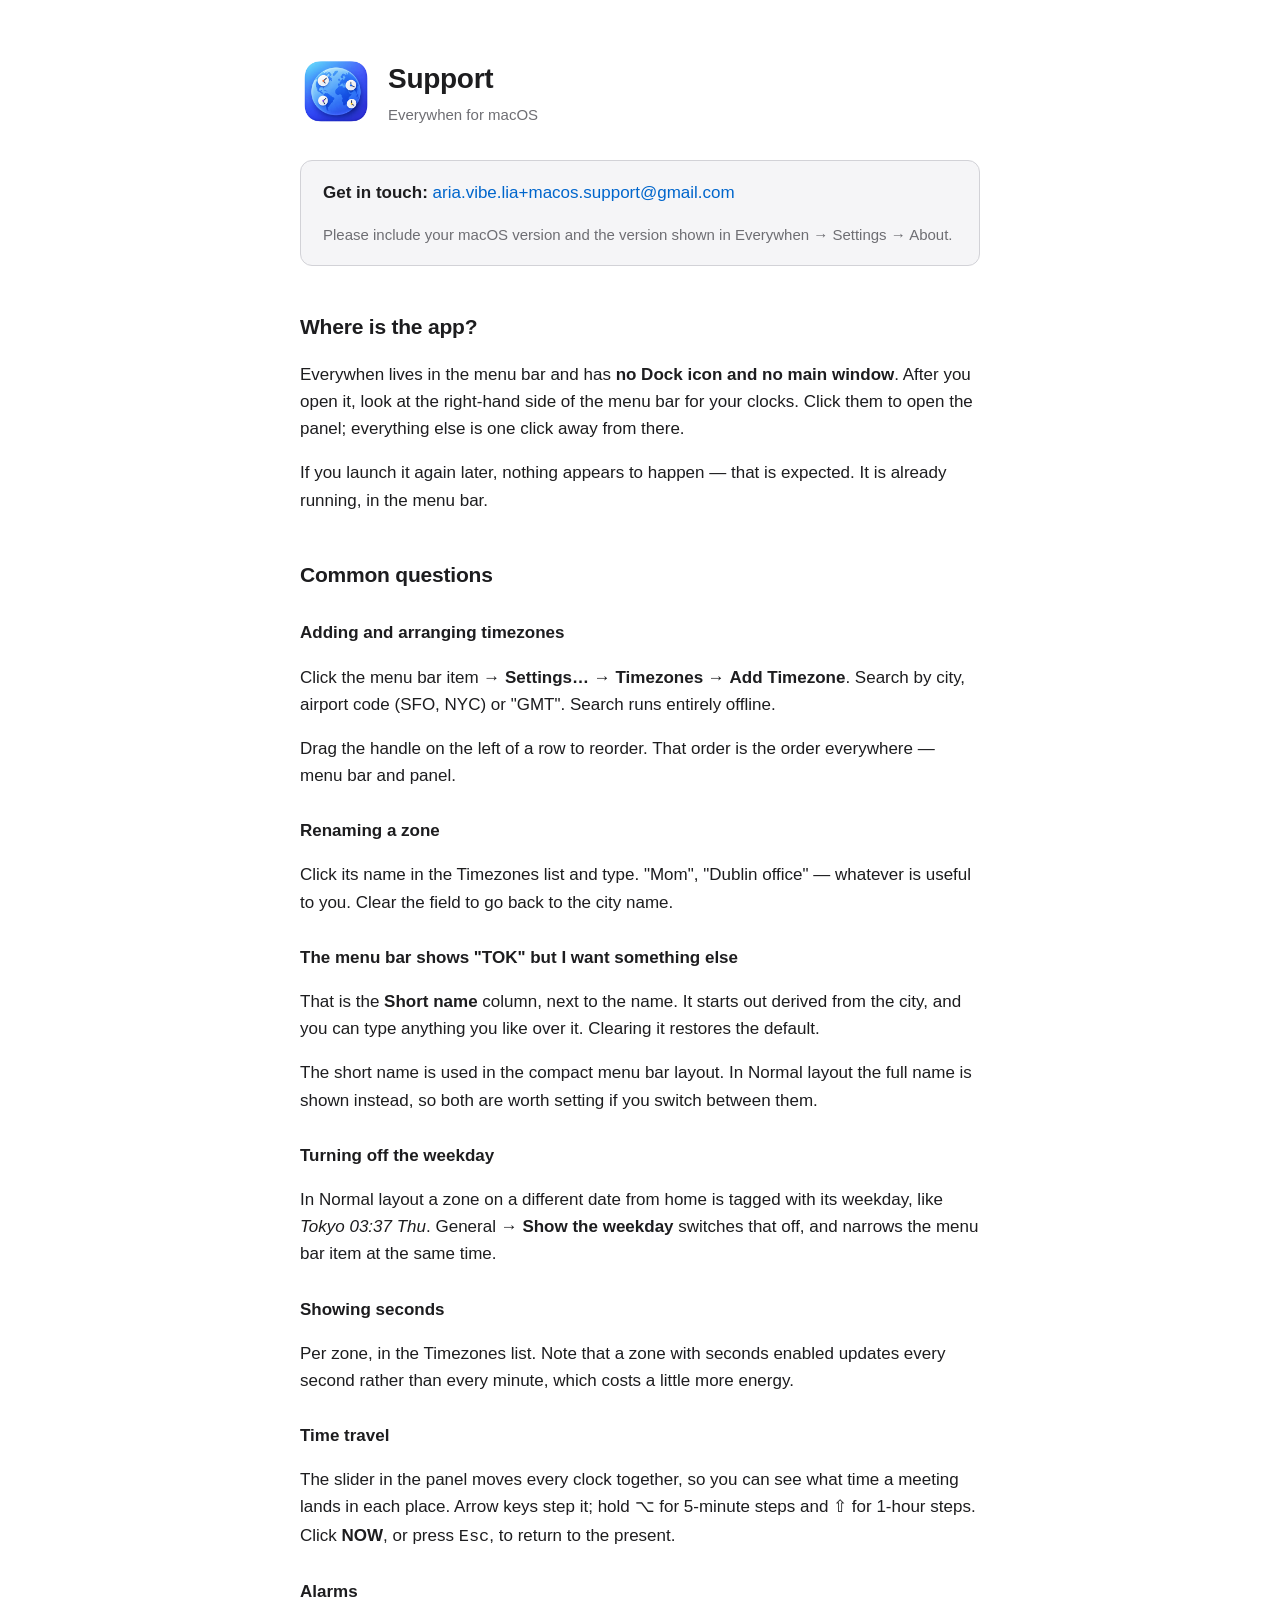
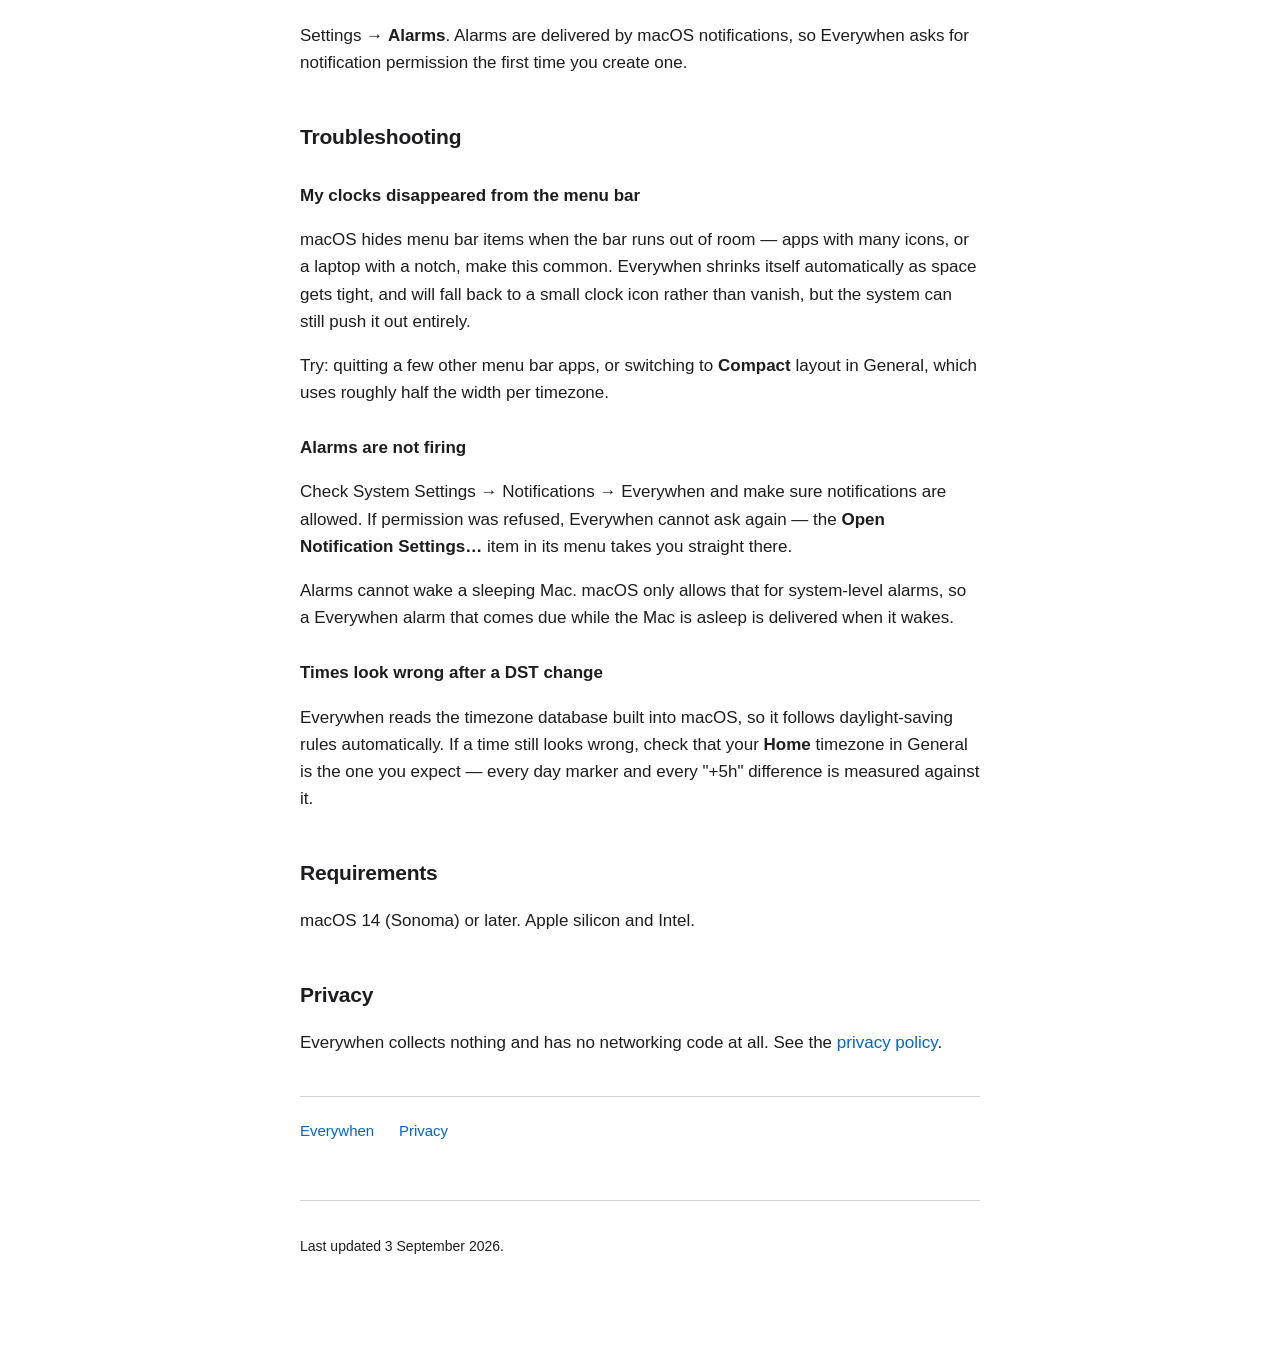
==== support.html @ 920179a2 "Update site (854fe00)" ====
<!DOCTYPE html>
<html lang="en">
<head>
<meta charset="utf-8">
<meta name="viewport" content="width=device-width, initial-scale=1">
<title>Support — Everywhen</title>
<link rel="icon" href="icon.png">
<link rel="stylesheet" href="style.css">
</head>
<body>
<main>

<header>
    <img src="icon.png" alt="">
    <div>
        <h1>Support</h1>
        <p>Everywhen for macOS</p>
    </div>
</header>

<div class="card">
    <p><strong>Get in touch:</strong>
    <a href="mailto:aria.vibe.lia+macos.support@gmail.com">aria.vibe.lia+macos.support@gmail.com</a></p>
    <p class="meta">Please include your macOS version and the version shown in Everywhen →
    Settings → About.</p>
</div>

<h2>Where is the app?</h2>

<p>Everywhen lives in the menu bar and has <strong>no Dock icon and no main window</strong>.
After you open it, look at the right-hand side of the menu bar for your clocks. Click them
to open the panel; everything else is one click away from there.</p>

<p>If you launch it again later, nothing appears to happen — that is expected. It is already
running, in the menu bar.</p>

<h2>Common questions</h2>

<h3>Adding and arranging timezones</h3>
<p>Click the menu bar item → <strong>Settings…</strong> → <strong>Timezones</strong> →
<strong>Add Timezone</strong>. Search by city, airport code (SFO, NYC) or "GMT". Search runs
entirely offline.</p>
<p>Drag the handle on the left of a row to reorder. That order is the order everywhere —
menu bar and panel.</p>

<h3>Renaming a zone</h3>
<p>Click its name in the Timezones list and type. "Mom", "Dublin office" — whatever is
useful to you. Clear the field to go back to the city name.</p>

<h3>The menu bar shows "TOK" but I want something else</h3>
<p>That is the <strong>Short name</strong> column, next to the name. It starts out derived
from the city, and you can type anything you like over it. Clearing it restores the
default.</p>
<p>The short name is used in the compact menu bar layout. In Normal layout the full name is
shown instead, so both are worth setting if you switch between them.</p>

<h3>Turning off the weekday</h3>
<p>In Normal layout a zone on a different date from home is tagged with its weekday, like
<em>Tokyo 03:37 Thu</em>. General → <strong>Show the weekday</strong> switches that off, and
narrows the menu bar item at the same time.</p>

<h3>Showing seconds</h3>
<p>Per zone, in the Timezones list. Note that a zone with seconds enabled updates every
second rather than every minute, which costs a little more energy.</p>

<h3>Time travel</h3>
<p>The slider in the panel moves every clock together, so you can see what time a meeting
lands in each place. Arrow keys step it; hold <kbd>⌥</kbd> for 5-minute steps and
<kbd>⇧</kbd> for 1-hour steps. Click <strong>NOW</strong>, or press <kbd>Esc</kbd>, to
return to the present.</p>

<h3>Alarms</h3>
<p>Settings → <strong>Alarms</strong>. Alarms are delivered by macOS notifications, so
Everywhen asks for notification permission the first time you create one.</p>

<h2>Troubleshooting</h2>

<h3>My clocks disappeared from the menu bar</h3>
<p>macOS hides menu bar items when the bar runs out of room — apps with many icons, or a
laptop with a notch, make this common. Everywhen shrinks itself automatically as space gets
tight, and will fall back to a small clock icon rather than vanish, but the system can still
push it out entirely.</p>
<p>Try: quitting a few other menu bar apps, or switching to <strong>Compact</strong> layout
in General, which uses roughly half the width per timezone.</p>

<h3>Alarms are not firing</h3>
<p>Check System Settings → Notifications → Everywhen and make sure notifications are
allowed. If permission was refused, Everywhen cannot ask again — the
<strong>Open Notification Settings…</strong> item in its menu takes you straight there.</p>
<p>Alarms cannot wake a sleeping Mac. macOS only allows that for system-level alarms, so a
Everywhen alarm that comes due while the Mac is asleep is delivered when it wakes.</p>

<h3>Times look wrong after a DST change</h3>
<p>Everywhen reads the timezone database built into macOS, so it follows daylight-saving
rules automatically. If a time still looks wrong, check that your <strong>Home</strong>
timezone in General is the one you expect — every day marker and every "+5h" difference is
measured against it.</p>

<h2>Requirements</h2>

<p>macOS 14 (Sonoma) or later. Apple silicon and Intel.</p>

<h2>Privacy</h2>

<p>Everywhen collects nothing and has no networking code at all. See the
<a href="privacy.html">privacy policy</a>.</p>

<nav>
    <a href="index.html">Everywhen</a>
    <a href="privacy.html">Privacy</a>
</nav>

<footer>
    <p>Last updated 3 September 2026.</p>
</footer>

</main>
</body>
</html>
---- style.css ----
/* One stylesheet, no fonts or scripts from anywhere else.
   An app whose whole pitch is that it never touches the network should not have a
   privacy policy that phones a CDN to render itself. */
:root {
    color-scheme: light dark;
    --ink: #1d1d1f;
    --ink-dim: #6e6e73;
    --bg: #ffffff;
    --panel: #f5f5f7;
    --rule: #d2d2d7;
    --accent: #0066cc;
}
@media (prefers-color-scheme: dark) {
    :root {
        --ink: #f5f5f7;
        --ink-dim: #a1a1a6;
        --bg: #161617;
        --panel: #1d1d1f;
        --rule: #38383c;
        --accent: #4da3ff;
    }
}

* { box-sizing: border-box; }

body {
    margin: 0;
    padding: 0 24px 96px;
    background: var(--bg);
    color: var(--ink);
    font: 17px/1.6 -apple-system, BlinkMacSystemFont, "Segoe UI", Roboto, Helvetica, Arial, sans-serif;
    -webkit-text-size-adjust: 100%;
}

main { max-width: 680px; margin: 0 auto; }

header {
    display: flex;
    align-items: center;
    gap: 16px;
    padding: 56px 0 8px;
}
header img { width: 72px; height: 72px; }
header h1 { font-size: 28px; margin: 0; letter-spacing: -0.01em; }
header p { margin: 2px 0 0; color: var(--ink-dim); font-size: 15px; }

h2 {
    font-size: 21px;
    margin: 44px 0 12px;
    letter-spacing: -0.01em;
}
h3 { font-size: 17px; margin: 28px 0 6px; }

p, li { color: var(--ink); }
ul { padding-left: 22px; }
li { margin: 6px 0; }

a { color: var(--accent); text-decoration: none; }
a:hover { text-decoration: underline; }

.lede {
    font-size: 20px;
    line-height: 1.5;
    margin: 24px 0;
}

.card {
    background: var(--panel);
    border: 1px solid var(--rule);
    border-radius: 12px;
    padding: 18px 22px;
    margin: 24px 0;
}
.card p:first-child { margin-top: 0; }
.card p:last-child { margin-bottom: 0; }

code {
    font: 14px/1.4 ui-monospace, SFMono-Regular, Menlo, monospace;
    background: var(--panel);
    border: 1px solid var(--rule);
    border-radius: 5px;
    padding: 1px 5px;
}

.meta { color: var(--ink-dim); font-size: 15px; }

nav { margin: 40px 0 0; padding-top: 20px; border-top: 1px solid var(--rule); }
nav a { margin-right: 20px; font-size: 15px; }

footer {
    margin-top: 56px;
    padding-top: 20px;
    border-top: 1px solid var(--rule);
    color: var(--ink-dim);
    font-size: 14px;
}
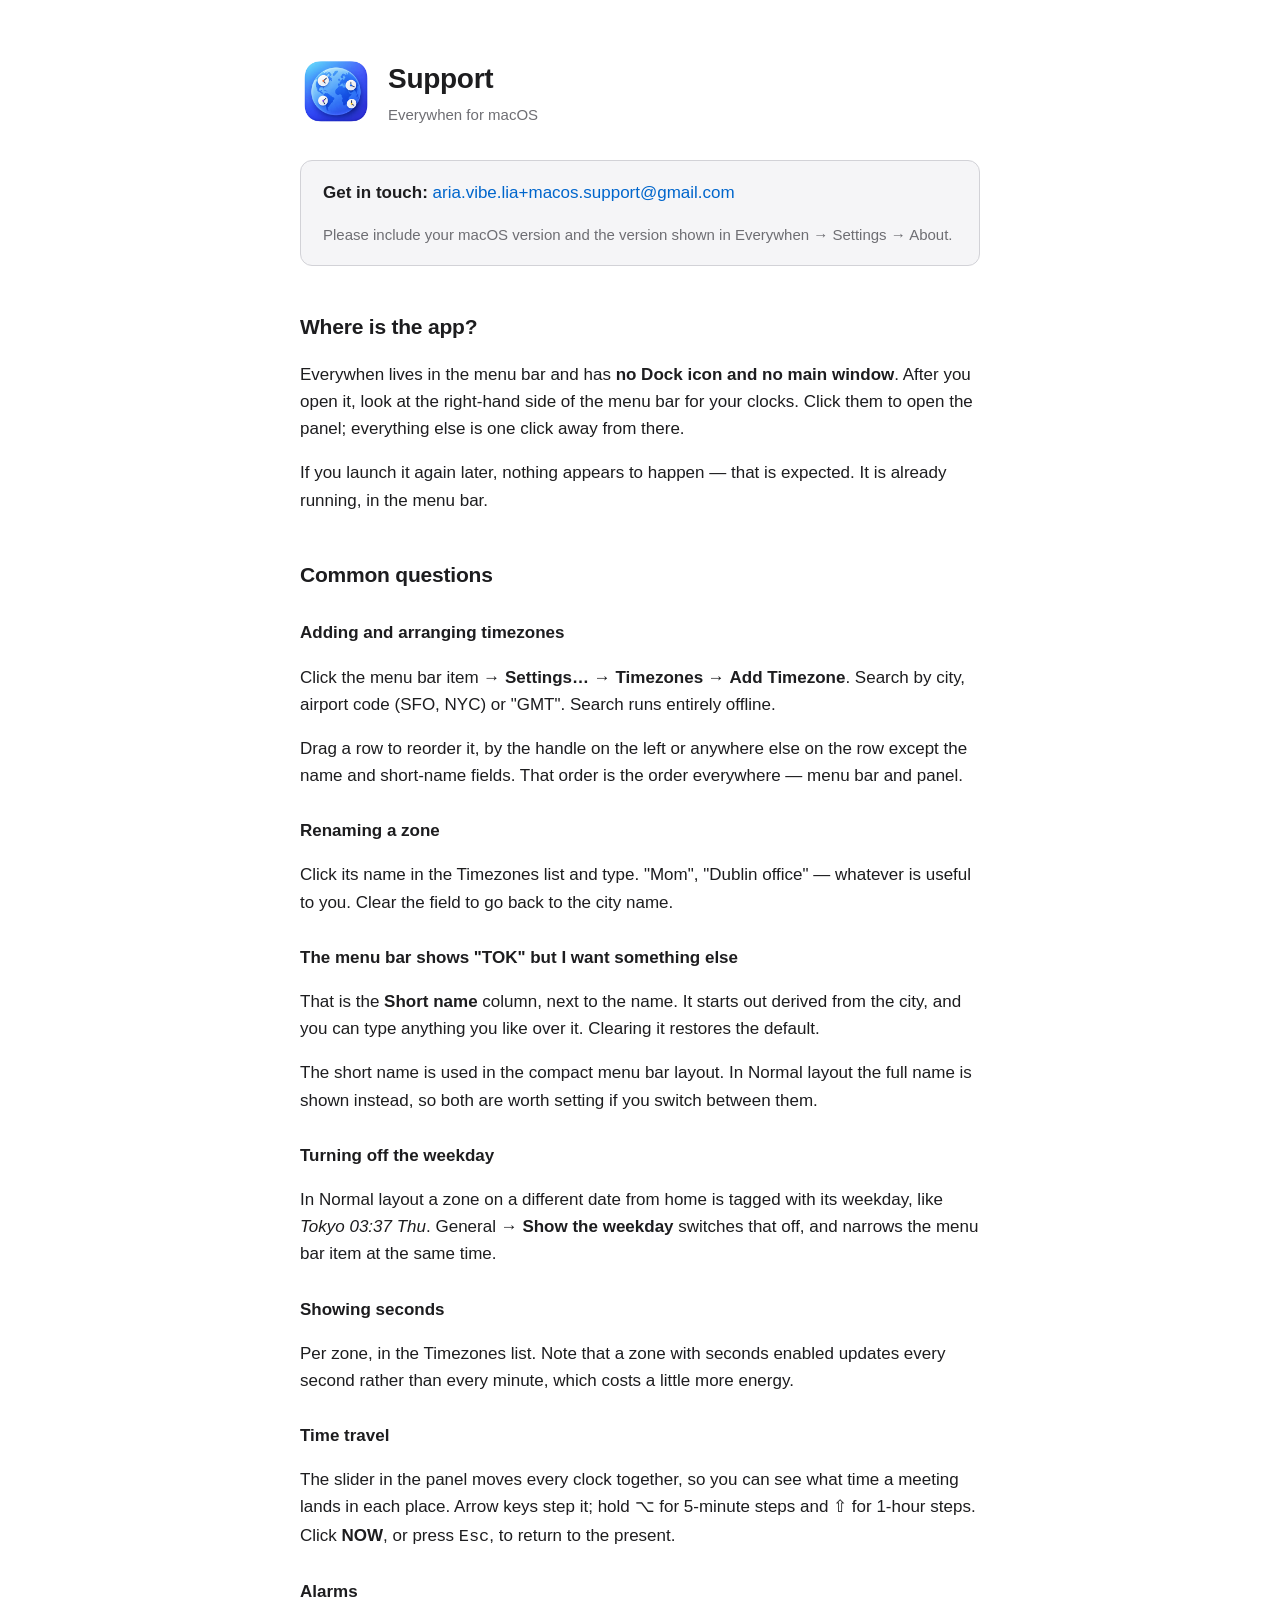
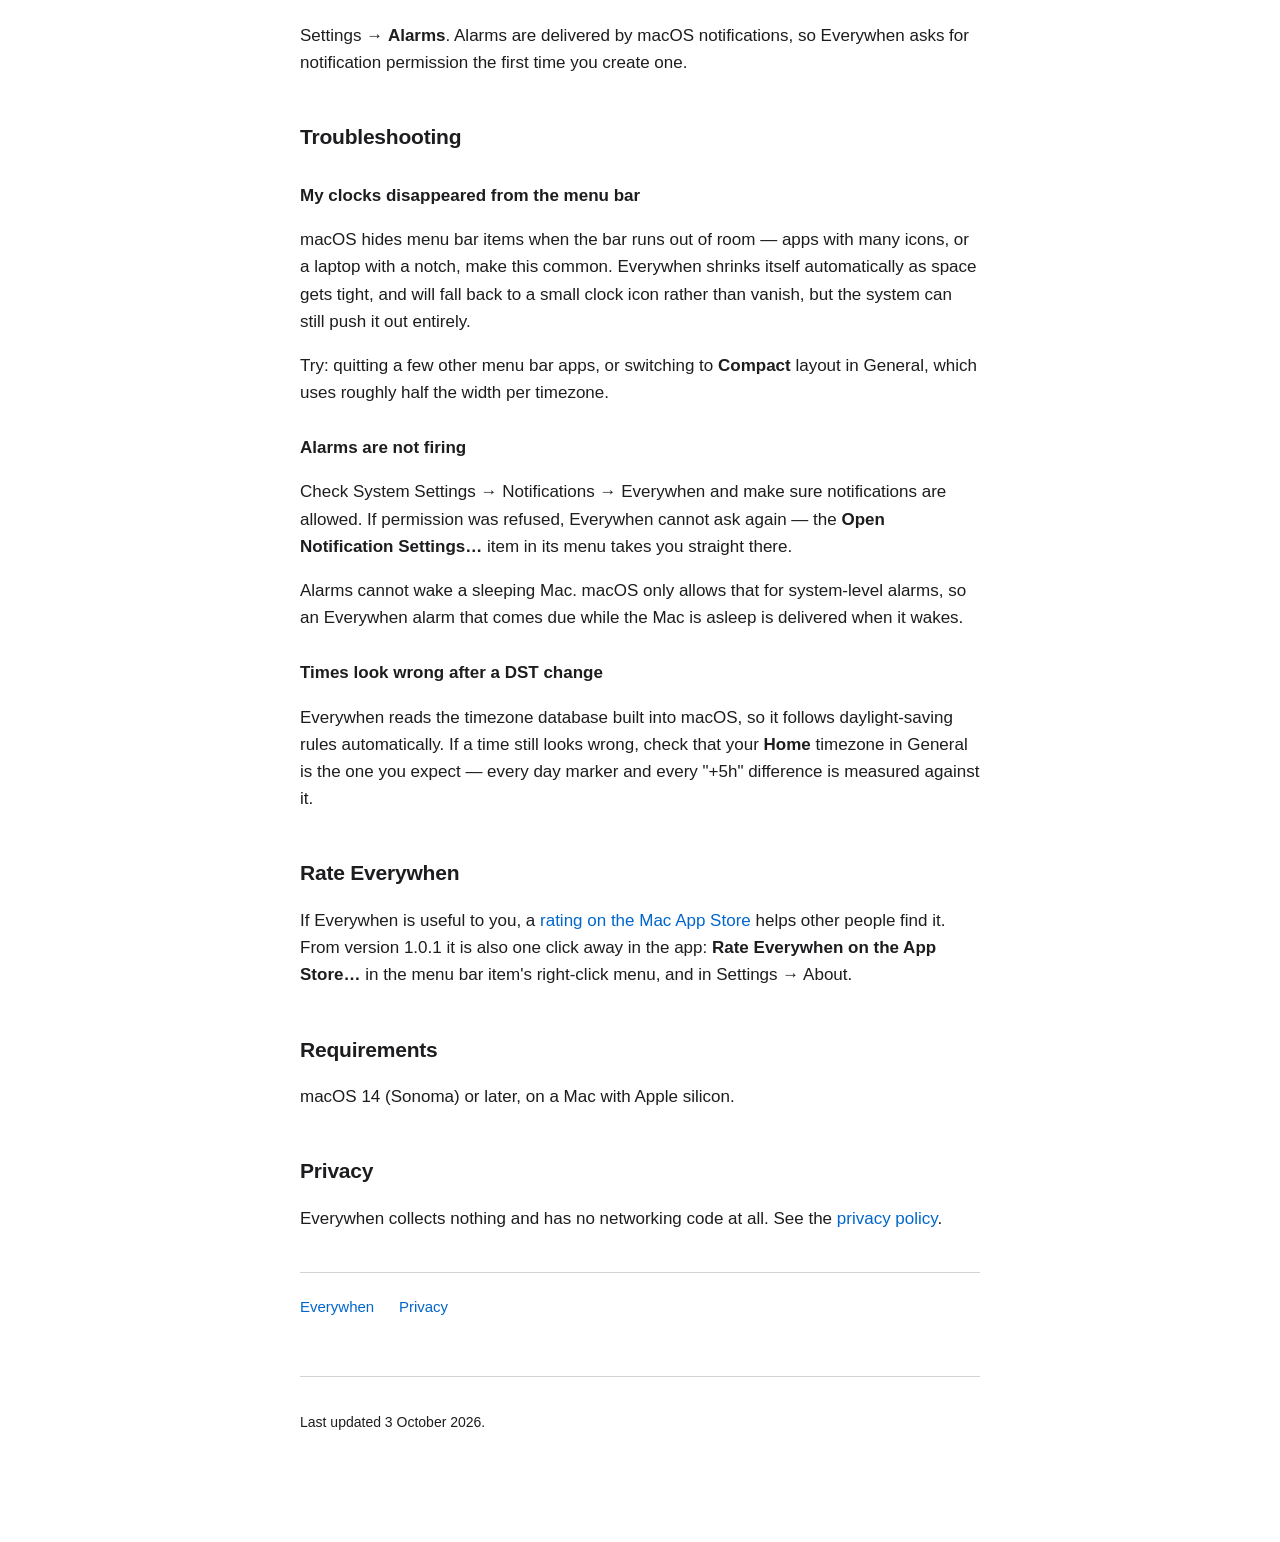
==== commit b912f3e0: "Update site (2ae05da)" ====
--- a/support.html
+++ b/support.html
@@ -40,8 +40,8 @@
 <p>Click the menu bar item → <strong>Settings…</strong> → <strong>Timezones</strong> →
 <strong>Add Timezone</strong>. Search by city, airport code (SFO, NYC) or "GMT". Search runs
 entirely offline.</p>
-<p>Drag the handle on the left of a row to reorder. That order is the order everywhere —
-menu bar and panel.</p>
+<p>Drag a row to reorder it, by the handle on the left or anywhere else on the row except
+the name and short-name fields. That order is the order everywhere — menu bar and panel.</p>
 
 <h3>Renaming a zone</h3>
 <p>Click its name in the Timezones list and type. "Mom", "Dublin office" — whatever is
@@ -87,7 +87,7 @@
 <p>Check System Settings → Notifications → Everywhen and make sure notifications are
 allowed. If permission was refused, Everywhen cannot ask again — the
 <strong>Open Notification Settings…</strong> item in its menu takes you straight there.</p>
-<p>Alarms cannot wake a sleeping Mac. macOS only allows that for system-level alarms, so a
+<p>Alarms cannot wake a sleeping Mac. macOS only allows that for system-level alarms, so an
 Everywhen alarm that comes due while the Mac is asleep is delivered when it wakes.</p>
 
 <h3>Times look wrong after a DST change</h3>
@@ -96,9 +96,17 @@
 timezone in General is the one you expect — every day marker and every "+5h" difference is
 measured against it.</p>
 
+<h2>Rate Everywhen</h2>
+
+<p>If Everywhen is useful to you, a
+<a href="https://apps.apple.com/app/id6808066671?action=write-review">rating on the Mac App Store</a>
+helps other people find it. From version 1.0.1 it is also one click away in the app:
+<strong>Rate Everywhen on the App Store…</strong> in the menu bar item's right-click menu,
+and in Settings → About.</p>
+
 <h2>Requirements</h2>
 
-<p>macOS 14 (Sonoma) or later. Apple silicon and Intel.</p>
+<p>macOS 14 (Sonoma) or later, on a Mac with Apple silicon.</p>
 
 <h2>Privacy</h2>
 
@@ -111,7 +119,7 @@
 </nav>
 
 <footer>
-    <p>Last updated 3 September 2026.</p>
+    <p>Last updated 3 October 2026.</p>
 </footer>
 
 </main>
--- a/style.css
+++ b/style.css
@@ -43,6 +43,14 @@
 header img { width: 72px; height: 72px; }
 header h1 { font-size: 28px; margin: 0; letter-spacing: -0.01em; }
 header p { margin: 2px 0 0; color: var(--ink-dim); font-size: 15px; }
+
+/* Apple's badge artwork, used as supplied: never recoloured, cropped or redrawn. */
+.store-badge { margin-left: auto; line-height: 0; }
+.store-badge img { display: block; width: auto; height: 44px; }
+@media (max-width: 520px) {
+    header { flex-wrap: wrap; }
+    .store-badge { margin-left: 0; }
+}
 
 h2 {
     font-size: 21px;
